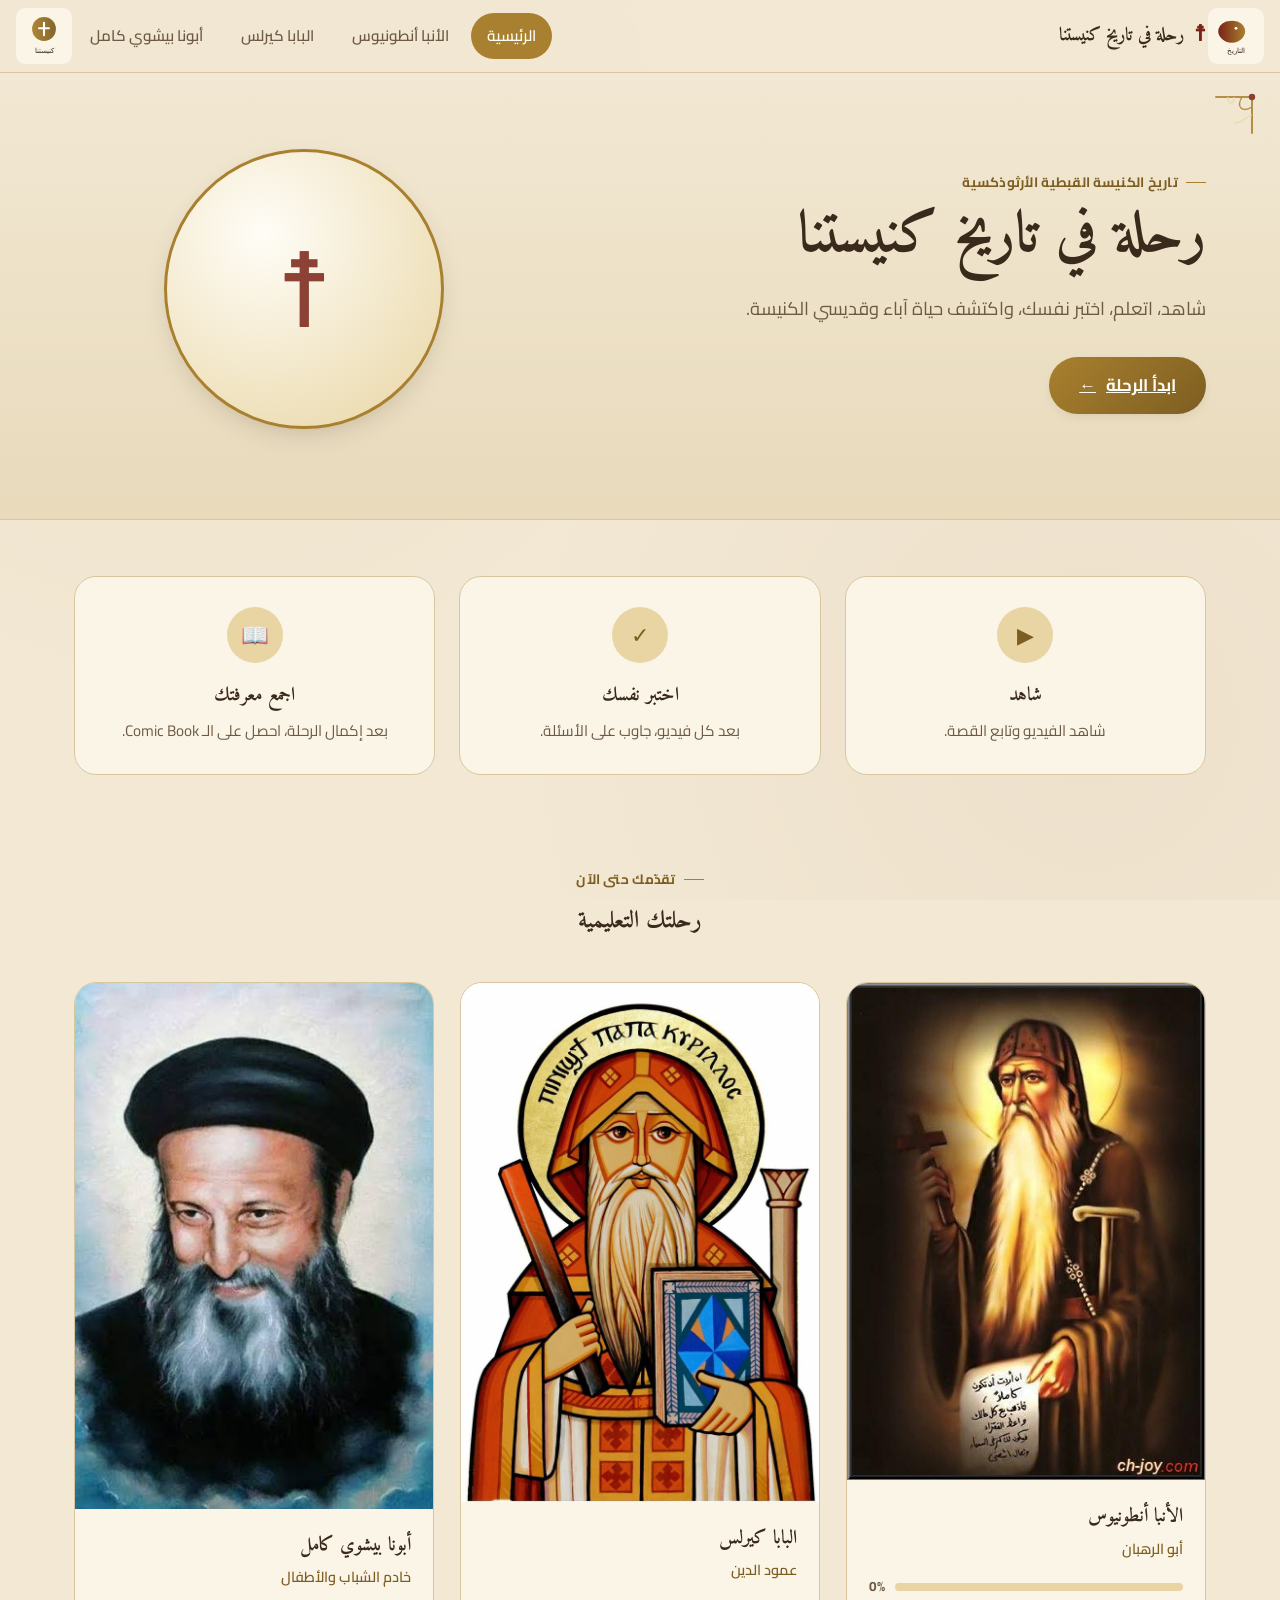
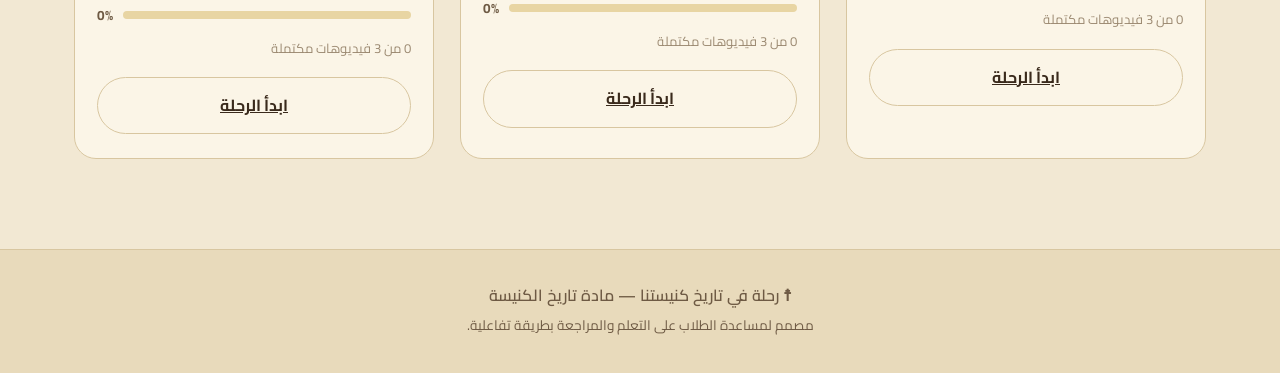
==== saint.html @ 9998eee1 "this is the all project , i just need to add questions" ====
<!DOCTYPE html>
<html lang="ar" dir="rtl">
<head>
  <meta charset="UTF-8" />
  <meta name="viewport" content="width=device-width, initial-scale=1.0" />
  <title>رحلة في تاريخ كنيستنا</title>

  <link rel="preconnect" href="https://fonts.googleapis.com" />
  <link rel="preconnect" href="https://fonts.gstatic.com" crossorigin />
  <link
    href="https://fonts.googleapis.com/css2?family=Amiri:ital,wght@0,400;0,700;1,400&family=Cairo:wght@400;500;600;700;800&display=swap"
    rel="stylesheet"
  />
  <link rel="stylesheet" href="css/styles.css" />
</head>
<body>

  <!-- ============ NAVBAR ============ -->
  <header class="navbar">
    <div class="navbar__inner container">
      <a href="index.html" class="navbar__brand">
        <span class="navbar__brand-mark" aria-hidden="true">☨</span>
        <span>رحلة في تاريخ كنيستنا</span>
      </a>

      <nav class="navbar__links navbar__links--desktop" aria-label="التنقل الرئيسي" id="nav-desktop">
        <a href="index.html" class="navbar__link">الرئيسية</a>
        <a href="saint.html?id=antonios" class="navbar__link" data-saint-id="antonios">الأنبا أنطونيوس</a>
        <a href="saint.html?id=kyrillos" class="navbar__link" data-saint-id="kyrillos">البابا كيرلس</a>
        <a href="saint.html?id=bishoyKamel" class="navbar__link" data-saint-id="bishoyKamel">أبونا بيشوي كامل</a>
      </nav>

      <button class="navbar__toggle" aria-expanded="false" aria-controls="mobile-menu" aria-label="فتح القائمة">
        <span class="navbar__burger"></span>
      </button>
    </div>

    <nav id="mobile-menu" class="navbar__links navbar__links--mobile" aria-label="قائمة الجوال">
      <a href="index.html" class="navbar__link">الرئيسية</a>
      <a href="saint.html?id=antonios" class="navbar__link" data-saint-id="antonios">الأنبا أنطونيوس</a>
      <a href="saint.html?id=kyrillos" class="navbar__link" data-saint-id="kyrillos">البابا كيرلس</a>
      <a href="saint.html?id=bishoyKamel" class="navbar__link" data-saint-id="bishoyKamel">أبونا بيشوي كامل</a>
    </nav>
  </header>

  <!-- ============ SAINT HEADER (built by saint.js) ============ -->
  <div id="saint-header-root"></div>

  <!-- ============ MAIN CONTENT (built by saint.js) ============ -->
  <main class="container saint-main" id="saint-main-content"></main>

  <!-- ============ FOOTER ============ -->
  <footer class="site-footer">
    <div class="container site-footer__inner">
      <p>☨ رحلة في تاريخ كنيستنا — مادة تاريخ الكنيسة</p>
      <p class="site-footer__muted">مصمم لمساعدة الطلاب على التعلم والمراجعة بطريقة تفاعلية.</p>
    </div>
  </footer>

  <script src="js/data.js"></script>
  <script src="js/progress.js"></script>
  <script src="js/navbar.js"></script>
  <script src="js/saint.js"></script>
</body>
</html>
---- css/styles.css ----
/* =========================================================
   DESIGN TOKENS
   Visual identity: "illuminated manuscript meets modern classroom"
   Palette drawn from aged parchment, walnut ink, antique gold leaf,
   and a single deep Coptic red used only as a spark, not a base.
   ========================================================= */
:root {
  --color-parchment: #f2e8d3;
  --color-parchment-deep: #e8dabb;
  --color-card: #fbf5e7;
  --color-card-raised: #fffdf7;
  --color-ink: #3a2a1c;
  --color-ink-soft: #6e5a44;
  --color-ink-faint: #9c8a72;
  --color-gold: #a9802f;
  --color-gold-deep: #7d5e21;
  --color-gold-pale: #e8d5a3;
  --color-red: #7a2318;
  --color-red-soft: #f3ddd6;
  --color-success: #3f6b4a;
  --color-success-soft: #dbe8dc;
  --color-line: #d8c6a0;

  --font-display: "Amiri", "Traditional Arabic", serif;
  --font-body: "Cairo", "Segoe UI", Tahoma, sans-serif;

  --radius-sm: 8px;
  --radius-md: 14px;
  --radius-lg: 22px;
  --shadow-card: 0 10px 30px -12px rgba(58, 42, 28, 0.28);
  --shadow-soft: 0 4px 14px -6px rgba(58, 42, 28, 0.18);
  --max-width: 1180px;
}

* { box-sizing: border-box; }
html { scroll-behavior: smooth; }

body {
  margin: 0;
  direction: rtl;
  background: var(--color-parchment);
  color: var(--color-ink);
  font-family: var(--font-body);
  line-height: 1.7;
  -webkit-font-smoothing: antialiased;
  background-image:
    radial-gradient(circle at 15% 20%, rgba(169, 128, 47, 0.05), transparent 40%),
    radial-gradient(circle at 85% 80%, rgba(122, 35, 24, 0.04), transparent 45%);
  background-attachment: fixed;
}

h1, h2, h3, h4 {
  font-family: var(--font-display);
  font-weight: 700;
  color: var(--color-ink);
  margin: 0 0 0.5em;
}

p { margin: 0 0 1em; color: var(--color-ink-soft); }
a { color: var(--color-gold-deep); }
img, video { max-width: 100%; display: block; }
button { font-family: var(--font-body); cursor: pointer; }

.container {
  max-width: var(--max-width);
  margin: 0 auto;
  padding: 0 24px;
}

:focus-visible {
  outline: 3px solid var(--color-gold);
  outline-offset: 3px;
  border-radius: 4px;
}

.sr-only {
  position: absolute;
  width: 1px; height: 1px;
  padding: 0; margin: -1px;
  overflow: hidden;
  clip: rect(0, 0, 0, 0);
  white-space: nowrap;
  border: 0;
}

/* Buttons ------------------------------------------------- */
.btn {
  display: inline-flex;
  align-items: center;
  justify-content: center;
  gap: 10px;
  font-size: 1rem;
  font-weight: 700;
  font-family: var(--font-body);
  padding: 14px 30px;
  border-radius: 999px;
  border: none;
  transition: transform 0.18s ease, box-shadow 0.18s ease, background 0.18s ease;
}
.btn:active { transform: translateY(1px) scale(0.99); }
.btn-primary {
  background: linear-gradient(135deg, var(--color-gold) 0%, var(--color-gold-deep) 100%);
  color: var(--color-card-raised);
  box-shadow: var(--shadow-soft);
}
.btn-primary:hover {
  box-shadow: 0 10px 22px -8px rgba(125, 94, 33, 0.55);
  transform: translateY(-2px);
}
.btn-secondary {
  background: transparent;
  color: var(--color-ink);
  border: 1.5px solid var(--color-line);
}
.btn-secondary:hover { border-color: var(--color-gold); color: var(--color-gold-deep); }
.btn:disabled { opacity: 0.5; cursor: not-allowed; transform: none; box-shadow: none; }

.eyebrow {
  display: inline-flex;
  align-items: center;
  gap: 8px;
  font-size: 0.85rem;
  font-weight: 700;
  color: var(--color-gold-deep);
  letter-spacing: 0.02em;
  margin-bottom: 10px;
}
.eyebrow::before {
  content: "";
  width: 20px; height: 1.5px;
  background: var(--color-gold);
  display: inline-block;
}

/* Animations ------------------------------------------------ */
@keyframes fadeIn { from { opacity: 0; } to { opacity: 1; } }
@keyframes slideUp { from { opacity: 0; transform: translateY(18px); } to { opacity: 1; transform: translateY(0); } }
.animate-fade-in { animation: fadeIn 0.5s ease both; }
.animate-slide-up { animation: slideUp 0.55s cubic-bezier(0.22, 1, 0.36, 1) both; }

@media (prefers-reduced-motion: reduce) {
  *, *::before, *::after {
    animation-duration: 0.01ms !important;
    animation-iteration-count: 1 !important;
    transition-duration: 0.01ms !important;
    scroll-behavior: auto !important;
  }
}

/* =========================================================
   NAVBAR
   ========================================================= */
.navbar {
  position: sticky;
  top: 0;
  z-index: 50;
  background: rgba(242, 232, 211, 0.92);
  backdrop-filter: blur(10px);
  border-bottom: 1px solid var(--color-line);
}
.navbar__inner {
  display: flex;
  align-items: center;
  justify-content: space-between;
  height: 72px;
}
.navbar__brand {
  display: flex;
  align-items: center;
  gap: 10px;
  font-family: var(--font-display);
  font-weight: 700;
  font-size: 1.15rem;
  color: var(--color-ink);
  text-decoration: none;
}
.navbar__brand-mark { color: var(--color-red); font-size: 1.4rem; }
.navbar__links--desktop { display: flex; gap: 6px; }
.navbar__link {
  padding: 10px 16px;
  border-radius: 999px;
  color: var(--color-ink-soft);
  text-decoration: none;
  font-weight: 600;
  font-size: 0.95rem;
  transition: background 0.15s ease, color 0.15s ease;
}
.navbar__link:hover { background: var(--color-gold-pale); color: var(--color-ink); }
.navbar__link.is-active { background: var(--color-gold); color: var(--color-card-raised); }
.navbar__toggle { display: none; background: none; border: none; width: 44px; height: 44px; }
.navbar__burger, .navbar__burger::before, .navbar__burger::after {
  display: block; width: 24px; height: 2px;
  background: var(--color-ink); border-radius: 2px;
  transition: transform 0.2s ease, opacity 0.2s ease;
  position: relative; margin: 0 auto;
}
.navbar__burger::before, .navbar__burger::after { content: ""; position: absolute; }
.navbar__burger::before { top: -7px; }
.navbar__burger::after { top: 7px; }
.navbar__burger.is-open { background: transparent; }
.navbar__burger.is-open::before { transform: rotate(45deg); top: 0; }
.navbar__burger.is-open::after { transform: rotate(-45deg); top: 0; }
.navbar__links--mobile {
  display: none;
  flex-direction: column;
  padding: 10px 20px 20px;
  gap: 4px;
  border-top: 1px solid var(--color-line);
}
.navbar__links--mobile.is-open { display: flex; }
@media (max-width: 860px) {
  .navbar__links--desktop { display: none; }
  .navbar__toggle { display: block; }
}

/* =========================================================
   HERO
   ========================================================= */
.hero {
  position: relative;
  overflow: hidden;
  padding: 76px 0 90px;
  background: linear-gradient(180deg, var(--color-parchment) 0%, var(--color-parchment-deep) 100%);
  border-bottom: 1px solid var(--color-line);
}
.hero__ornament { position: absolute; top: 20px; right: 24px; transform: scaleX(-1); opacity: 0.85; }
.hero__inner { display: grid; grid-template-columns: 1.15fr 0.85fr; align-items: center; gap: 48px; }
.hero__title { font-size: clamp(2.4rem, 4.5vw, 3.6rem); line-height: 1.15; margin-bottom: 0.4em; }
.hero__subtitle { font-size: 1.15rem; max-width: 46ch; margin-bottom: 1.8em; }
.hero__cta { font-size: 1.05rem; }
.hero__illustration { display: flex; justify-content: center; }
.hero__illustration-frame {
  width: 280px; height: 280px; border-radius: 50%;
  background: radial-gradient(circle at 35% 30%, var(--color-card-raised), var(--color-gold-pale));
  border: 3px solid var(--color-gold);
  box-shadow: var(--shadow-card);
  display: flex; align-items: center; justify-content: center;
}
.hero__cross { font-size: 6.5rem; color: var(--color-red); opacity: 0.85; }
@media (max-width: 860px) {
  .hero__inner { grid-template-columns: 1fr; text-align: center; }
  .hero__subtitle { margin-inline: auto; }
  .hero__illustration { order: -1; }
  .hero__illustration-frame { width: 200px; height: 200px; }
  .hero__cross { font-size: 4.5rem; }
  .hero__ornament { display: none; }
}

/* =========================================================
   HOW IT WORKS
   ========================================================= */
.how { padding: 56px 0; }
.how__grid { display: grid; grid-template-columns: repeat(3, 1fr); gap: 24px; }
.how__step {
  background: var(--color-card);
  border: 1px solid var(--color-line);
  border-radius: var(--radius-lg);
  padding: 30px 26px;
  text-align: center;
}
.how__icon {
  display: inline-flex; align-items: center; justify-content: center;
  width: 56px; height: 56px; border-radius: 50%;
  background: var(--color-gold-pale); color: var(--color-gold-deep);
  font-size: 1.4rem; margin-bottom: 16px;
}
.how__title { font-size: 1.2rem; margin-bottom: 0.35em; }
.how__text { margin: 0; font-size: 0.95rem; }
@media (max-width: 760px) { .how__grid { grid-template-columns: 1fr; } }

/* =========================================================
   PROGRESS BAR
   ========================================================= */
.progress-bar { display: flex; align-items: center; gap: 10px; }
.progress-bar__track { flex: 1; height: 8px; border-radius: 999px; background: var(--color-gold-pale); overflow: hidden; }
.progress-bar__fill {
  height: 100%; border-radius: 999px;
  background: linear-gradient(90deg, var(--color-gold) 0%, var(--color-gold-deep) 100%);
  transition: width 0.6s cubic-bezier(0.22, 1, 0.36, 1);
}
.progress-bar__label { font-size: 0.85rem; font-weight: 700; color: var(--color-ink-soft); white-space: nowrap; }

/* =========================================================
   DASHBOARD + SAINT CARD
   ========================================================= */
.dashboard { padding: 30px 0 90px; }
.dashboard__header { text-align: center; max-width: 560px; margin: 0 auto 40px; }
.dashboard__grid { display: grid; grid-template-columns: repeat(3, 1fr); gap: 26px; }
@media (max-width: 980px) { .dashboard__grid { grid-template-columns: repeat(2, 1fr); } }
@media (max-width: 640px) { .dashboard__grid { grid-template-columns: 1fr; } }

.saint-card {
  background: var(--color-card);
  border: 1px solid var(--color-line);
  border-radius: var(--radius-lg);
  overflow: hidden;
  transition: transform 0.2s ease, box-shadow 0.2s ease;
  display: flex; flex-direction: column;
}
.saint-card:hover { transform: translateY(-6px); box-shadow: var(--shadow-card); }
.saint-card__image-wrap { position: relative; aspect-ratio: 4 / 3; background: var(--color-gold-pale); }
.saint-card__image { width: 100%; height: 100%; object-fit: cover; }
.saint-card__image-fallback {
  display: none; position: absolute; inset: 0;
  align-items: center; justify-content: center;
  font-size: 3rem; color: var(--color-gold-deep);
}
.saint-card__badge {
  position: absolute; top: 12px; left: 12px;
  background: var(--color-success); color: #fff;
  font-size: 0.78rem; font-weight: 700;
  padding: 5px 12px; border-radius: 999px;
}
.saint-card__body { padding: 20px 22px 24px; display: flex; flex-direction: column; gap: 10px; }
.saint-card__name { font-size: 1.2rem; margin: 0; }
.saint-card__title { margin: -6px 0 4px; font-size: 0.9rem; color: var(--color-gold-deep); font-weight: 600; }
.saint-card__meta { margin: 0; font-size: 0.82rem; color: var(--color-ink-faint); }
.saint-card__cta { margin-top: 8px; width: 100%; }

/* =========================================================
   FOOTER
   ========================================================= */
.site-footer { border-top: 1px solid var(--color-line); padding: 32px 0; text-align: center; background: var(--color-parchment-deep); }
.site-footer__inner p { margin: 0 0 4px; font-weight: 600; color: var(--color-ink-soft); }
.site-footer__muted { font-size: 0.85rem; color: var(--color-ink-faint); font-weight: 400 !important; }

/* =========================================================
   SAINT PAGE HEADER
   ========================================================= */
.saint-header {
  position: relative;
  overflow: hidden;
  background: linear-gradient(180deg, var(--color-parchment-deep) 0%, var(--color-parchment) 100%);
  border-bottom: 1px solid var(--color-line);
  padding: 30px 0 40px;
}
.saint-header__ornament { position: absolute; top: 14px; right: 20px; transform: scaleX(-1); opacity: 0.8; }
.saint-header__back { display: inline-block; color: var(--color-ink-soft); text-decoration: none; font-weight: 600; font-size: 0.9rem; margin-bottom: 20px; }
.saint-header__back:hover { color: var(--color-gold-deep); }
.saint-header__content { display: flex; align-items: center; gap: 26px; margin-bottom: 26px; }
.saint-header__portrait {
  position: relative; width: 110px; height: 110px; border-radius: 50%;
  overflow: hidden; border: 3px solid var(--color-gold); flex-shrink: 0;
  box-shadow: var(--shadow-soft);
}
.saint-header__portrait img { width: 100%; height: 100%; object-fit: cover; }
.saint-header__portrait-fallback {
  display: none; position: absolute; inset: 0;
  align-items: center; justify-content: center;
  font-size: 2.4rem; color: var(--color-gold-deep); background: var(--color-gold-pale);
}
.saint-header__name { font-size: clamp(1.5rem, 3vw, 2.1rem); margin-bottom: 0.25em; }
.saint-header__description { margin: 0; max-width: 62ch; }
.saint-header__progress { max-width: 460px; }
.saint-header__progress-label { display: block; font-weight: 700; font-size: 0.9rem; color: var(--color-gold-deep); margin-bottom: 8px; }

.saint-main { padding: 40px 0 90px; max-width: 760px; }
.saint-notice {
  background: var(--color-gold-pale); color: var(--color-ink);
  border-radius: var(--radius-md); padding: 12px 18px;
  font-size: 0.9rem; font-weight: 600; margin-bottom: 22px;
}
.saint-notice--warning { background: var(--color-red-soft); color: var(--color-red); }

.saint-steps { display: flex; gap: 10px; list-style: none; margin: 0 0 26px; padding: 0; }
.saint-steps__item { flex: 1; display: flex; flex-direction: column; align-items: center; gap: 8px; text-align: center; opacity: 0.55; }
.saint-steps__item.is-current, .saint-steps__item.is-done { opacity: 1; }
.saint-steps__dot {
  width: 32px; height: 32px; border-radius: 50%;
  display: flex; align-items: center; justify-content: center;
  font-weight: 700; font-size: 0.9rem;
  background: var(--color-gold-pale); color: var(--color-gold-deep);
}
.saint-steps__item.is-current .saint-steps__dot { background: var(--color-gold); color: var(--color-card-raised); }
.saint-steps__item.is-done .saint-steps__dot { background: var(--color-success); color: #fff; }
.saint-steps__label { font-size: 0.78rem; font-weight: 600; color: var(--color-ink-soft); display: none; }
.saint-flow__quiz-cta { display: block; margin: 24px auto 0; }
@media (min-width: 640px) { .saint-steps__label { display: block; } }
@media (max-width: 560px) {
  .saint-header__content { flex-direction: column; text-align: center; }
  .saint-header__progress { margin: 0 auto; }
}

/* =========================================================
   VIDEO PLAYER
   ========================================================= */
.video-player { background: var(--color-card); border: 1px solid var(--color-line); border-radius: var(--radius-lg); overflow: hidden; box-shadow: var(--shadow-soft); }
.video-player__frame { aspect-ratio: 16 / 9; background: #1c140c; display: flex; align-items: center; justify-content: center; }
.video-player__video { width: 100%; height: 100%; object-fit: contain; background: #000; }
.video-player__error { color: #f2e8d3; text-align: center; padding: 24px; }
.video-player__error-icon { font-size: 2rem; color: var(--color-red); display: block; margin-bottom: 10px; }
.video-player__error-hint { font-size: 0.8rem; opacity: 0.75; word-break: break-all; }
.video-player__info { padding: 22px 26px 26px; }
.video-player__title { font-size: 1.3rem; margin-bottom: 0.3em; }
.video-player__description { margin-bottom: 0; }
.video-player__hint { margin: 12px 0 0; font-size: 0.85rem; color: var(--color-gold-deep); font-weight: 600; }

/* =========================================================
   QUIZ + QUESTION
   ========================================================= */
.quiz { background: var(--color-card); border: 1px solid var(--color-line); border-radius: var(--radius-lg); padding: 28px 30px 32px; box-shadow: var(--shadow-soft); }
.quiz--empty { text-align: center; color: var(--color-ink-faint); }
.quiz__progress { display: flex; align-items: center; justify-content: space-between; margin-bottom: 20px; font-size: 0.85rem; font-weight: 700; color: var(--color-ink-soft); }
.quiz__dots { display: flex; gap: 6px; }
.quiz__dot { width: 8px; height: 8px; border-radius: 50%; background: var(--color-gold-pale); }
.quiz__dot.is-filled { background: var(--color-gold); }
.quiz__next { margin-top: 22px; width: 100%; }
.quiz__summary { text-align: center; padding: 20px 10px; }
.quiz__summary-title { font-size: 1.6rem; margin-bottom: 0.2em; }
.quiz__summary-score { font-size: 2rem; font-weight: 800; color: var(--color-gold-deep); margin-bottom: 0.2em; }
.quiz__summary-sub { margin-bottom: 22px; color: var(--color-ink-soft); }

.question { padding: 4px 0; }
.question__text { font-size: 1.15rem; font-weight: 700; color: var(--color-ink); margin-bottom: 18px; }
.question__options { display: flex; flex-direction: column; gap: 12px; }
.question__option {
  display: flex; align-items: center; gap: 10px; text-align: right;
  padding: 14px 18px; border: 1.5px solid var(--color-line); border-radius: var(--radius-md);
  background: var(--color-card-raised); font-size: 1rem; color: var(--color-ink);
  transition: border-color 0.15s ease, background 0.15s ease, transform 0.1s ease;
}
.question__option--idle:hover { border-color: var(--color-gold); background: var(--color-gold-pale); }
.question__option--idle:active { transform: scale(0.99); }
.question__option-marker { font-weight: 800; width: 18px; flex-shrink: 0; }
.question__option--correct { border-color: var(--color-success); background: var(--color-success-soft); color: var(--color-success); font-weight: 700; }
.question__option--wrong { border-color: var(--color-red); background: var(--color-red-soft); color: var(--color-red); font-weight: 700; }
.question__option--disabled { opacity: 0.55; }
.question__option:disabled { cursor: not-allowed; }
.question__feedback { margin-top: 18px; padding: 16px 20px; border-radius: var(--radius-md); font-weight: 600; }
.question__feedback p { margin: 0 0 4px; color: inherit; }
.question__feedback p:last-child { margin-bottom: 0; }
.question__feedback--correct { background: var(--color-success-soft); color: var(--color-success); }
.question__feedback--wrong { background: var(--color-red-soft); color: var(--color-red); }

/* =========================================================
   COMPLETION SCREEN
   ========================================================= */
.completion {
  position: relative; text-align: center;
  background: var(--color-card); border: 1px solid var(--color-gold-pale);
  border-radius: var(--radius-lg); padding: 60px 30px; overflow: hidden;
  box-shadow: var(--shadow-card);
}
.completion__ornament { position: absolute; top: 18px; }
.completion__ornament--right { right: 18px; transform: scaleX(-1); }
.completion__ornament--left { left: 18px; }
.completion__emoji { font-size: 3rem; display: block; margin-bottom: 16px; }
.completion__title { font-size: 1.8rem; max-width: 30ch; margin: 0 auto 0.3em; }
.completion__text { margin-bottom: 4px; }
.completion__keepsake { font-weight: 700; color: var(--color-gold-deep); margin-bottom: 28px; }
.completion__download { font-size: 1.05rem; }
.completion__error { margin-top: 16px; font-size: 0.85rem; color: var(--color-red); }
@media (max-width: 600px) {
  .completion { padding: 46px 20px; }
  .completion__ornament { display: none; }
}

/* =========================================================
   PAGE LOGOS (left / right)
   Positioned inside the header so they stay visible with the navbar.
   ========================================================= */
.page-logo {
  position: absolute;
  top: 8px;
  width: 56px;
  height: 56px;
  object-fit: contain;
  z-index: 60;
  pointer-events: none;
}
.page-logo--left { left: 16px; }
.page-logo--right { right: 16px; }

@media (max-width: 860px) {
  .page-logo { width: 44px; height: 44px; top: 10px; }
}
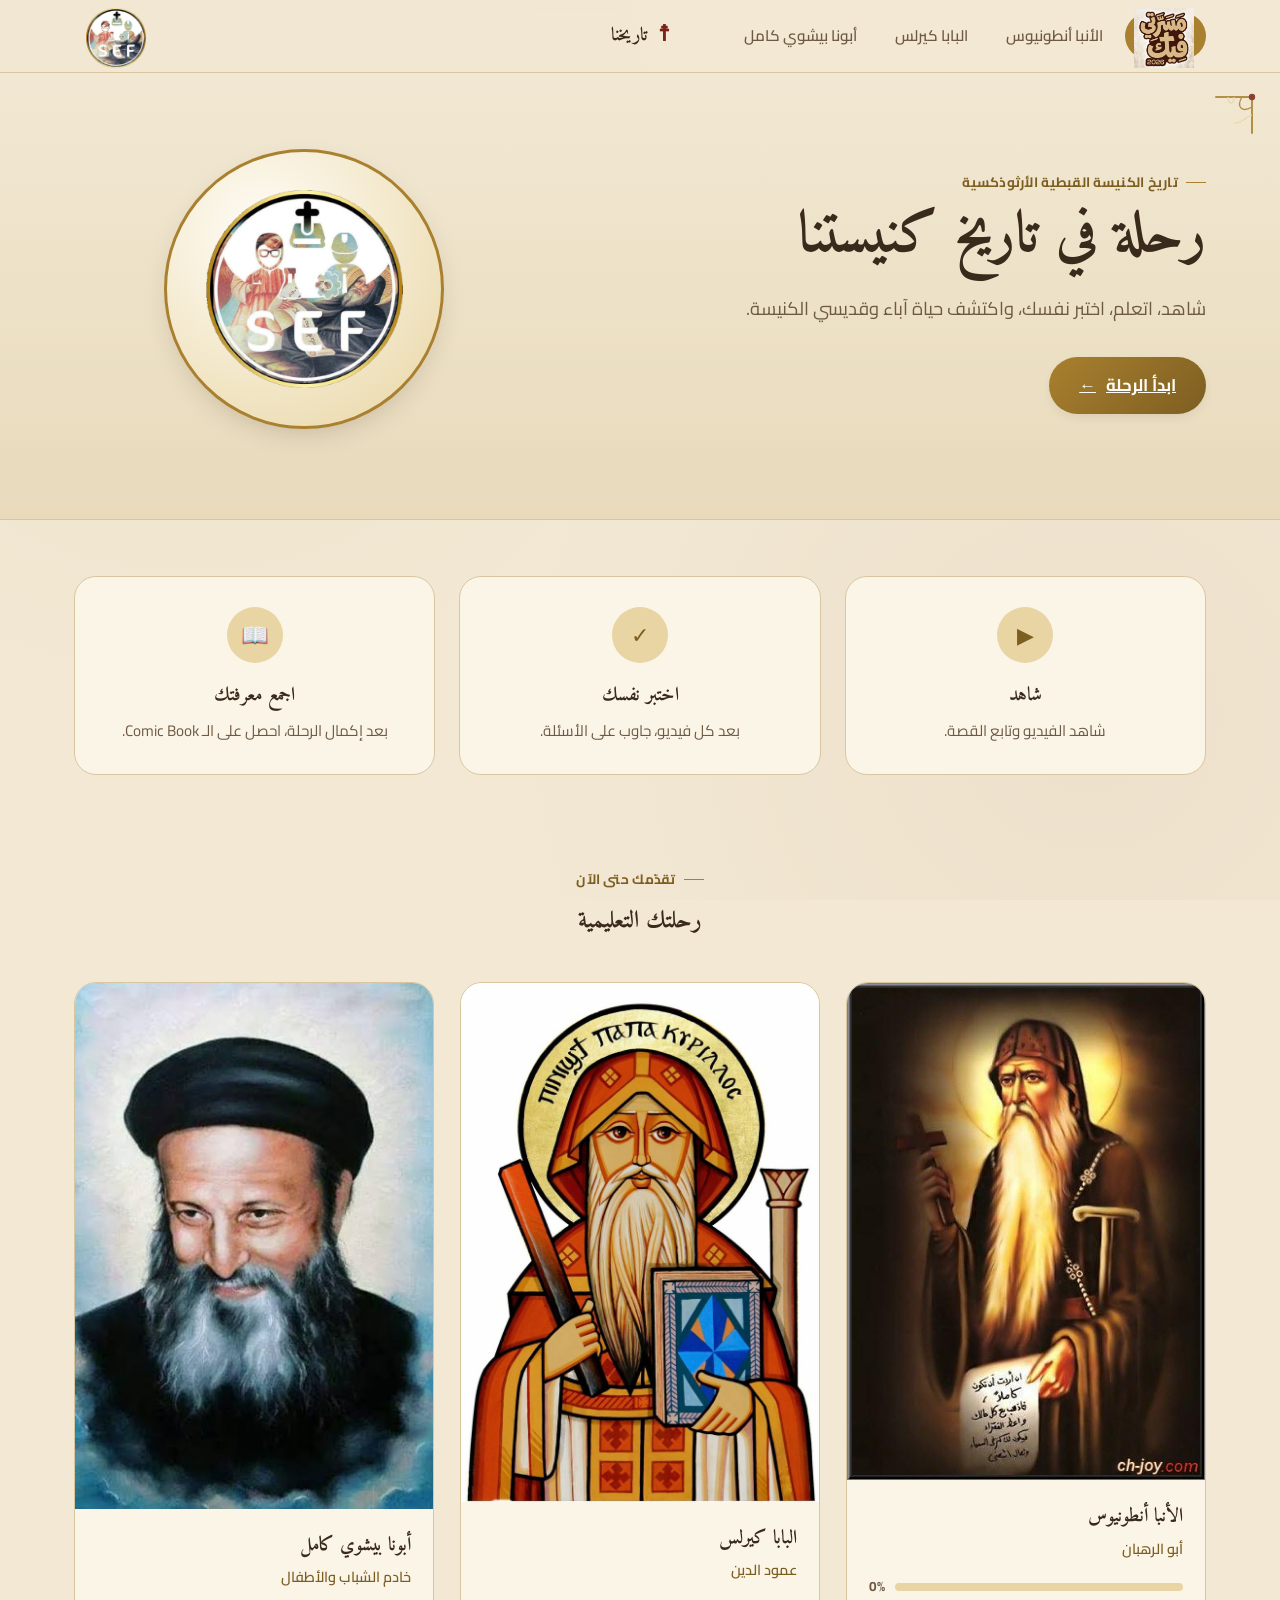
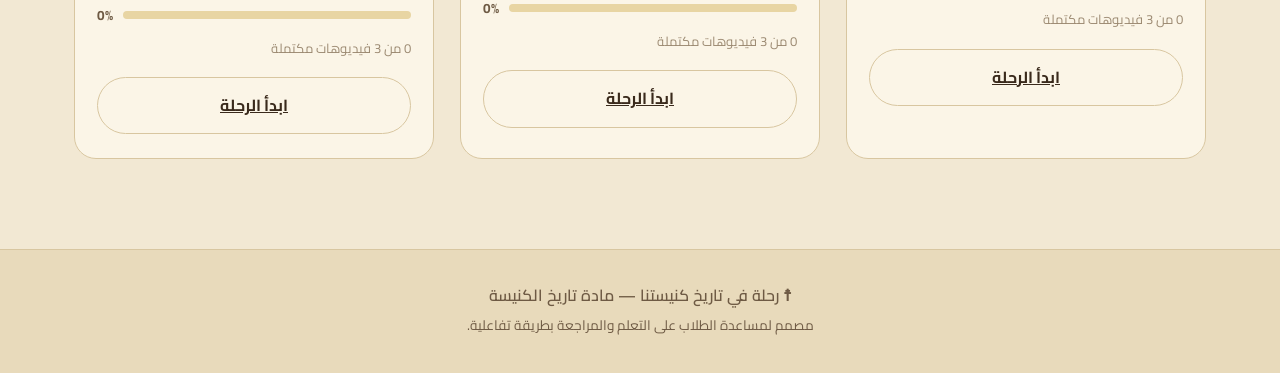
==== commit 732d0cb6: "add some changes" ====
--- a/saint.html
+++ b/saint.html
@@ -20,7 +20,7 @@
     <div class="navbar__inner container">
       <a href="index.html" class="navbar__brand">
         <span class="navbar__brand-mark" aria-hidden="true">☨</span>
-        <span>رحلة في تاريخ كنيستنا</span>
+        <span>تاريخنا</span>
       </a>
 
       <nav class="navbar__links navbar__links--desktop" aria-label="التنقل الرئيسي" id="nav-desktop">
--- a/css/styles.css
+++ b/css/styles.css
@@ -159,12 +159,16 @@
   border-bottom: 1px solid var(--color-line);
 }
 .navbar__inner {
+  position: relative;
   display: flex;
   align-items: center;
   justify-content: space-between;
   height: 72px;
 }
 .navbar__brand {
+  position: absolute;
+  left: 50%;
+  transform: translateX(-50%);
   display: flex;
   align-items: center;
   gap: 10px;
@@ -173,6 +177,8 @@
   font-size: 1.15rem;
   color: var(--color-ink);
   text-decoration: none;
+  white-space: nowrap;
+  text-align: center;
 }
 .navbar__brand-mark { color: var(--color-red); font-size: 1.4rem; }
 .navbar__links--desktop { display: flex; gap: 6px; }
@@ -209,6 +215,13 @@
 }
 .navbar__links--mobile.is-open { display: flex; }
 @media (max-width: 860px) {
+  .navbar__brand {
+    font-size: 1.28rem;
+    gap: 8px;
+  }
+  .navbar__brand-mark {
+    font-size: 1.55rem;
+  }
   .navbar__links--desktop { display: none; }
   .navbar__toggle { display: block; }
 }
@@ -236,13 +249,13 @@
   box-shadow: var(--shadow-card);
   display: flex; align-items: center; justify-content: center;
 }
-.hero__cross { font-size: 6.5rem; color: var(--color-red); opacity: 0.85; }
+.hero__illustration-image { width: 72%; height: 72%; object-fit: contain; display: block; }
 @media (max-width: 860px) {
   .hero__inner { grid-template-columns: 1fr; text-align: center; }
   .hero__subtitle { margin-inline: auto; }
   .hero__illustration { order: -1; }
   .hero__illustration-frame { width: 200px; height: 200px; }
-  .hero__cross { font-size: 4.5rem; }
+  .hero__illustration-image { width: 76%; height: 76%; }
   .hero__ornament { display: none; }
 }
 
@@ -394,6 +407,9 @@
 .video-player__title { font-size: 1.3rem; margin-bottom: 0.3em; }
 .video-player__description { margin-bottom: 0; }
 .video-player__hint { margin: 12px 0 0; font-size: 0.85rem; color: var(--color-gold-deep); font-weight: 600; }
+.video-player__actions { display: flex; gap: 12px; flex-wrap: wrap; margin-top: 18px; }
+.video-player__nav { min-width: 140px; }
+.video-player__nav:disabled { opacity: 0.45; cursor: not-allowed; }
 
 /* =========================================================
    QUIZ + QUESTION
@@ -462,8 +478,8 @@
 .page-logo {
   position: absolute;
   top: 8px;
-  width: 56px;
-  height: 56px;
+  width: 200px;
+  height: 60px;
   object-fit: contain;
   z-index: 60;
   pointer-events: none;
